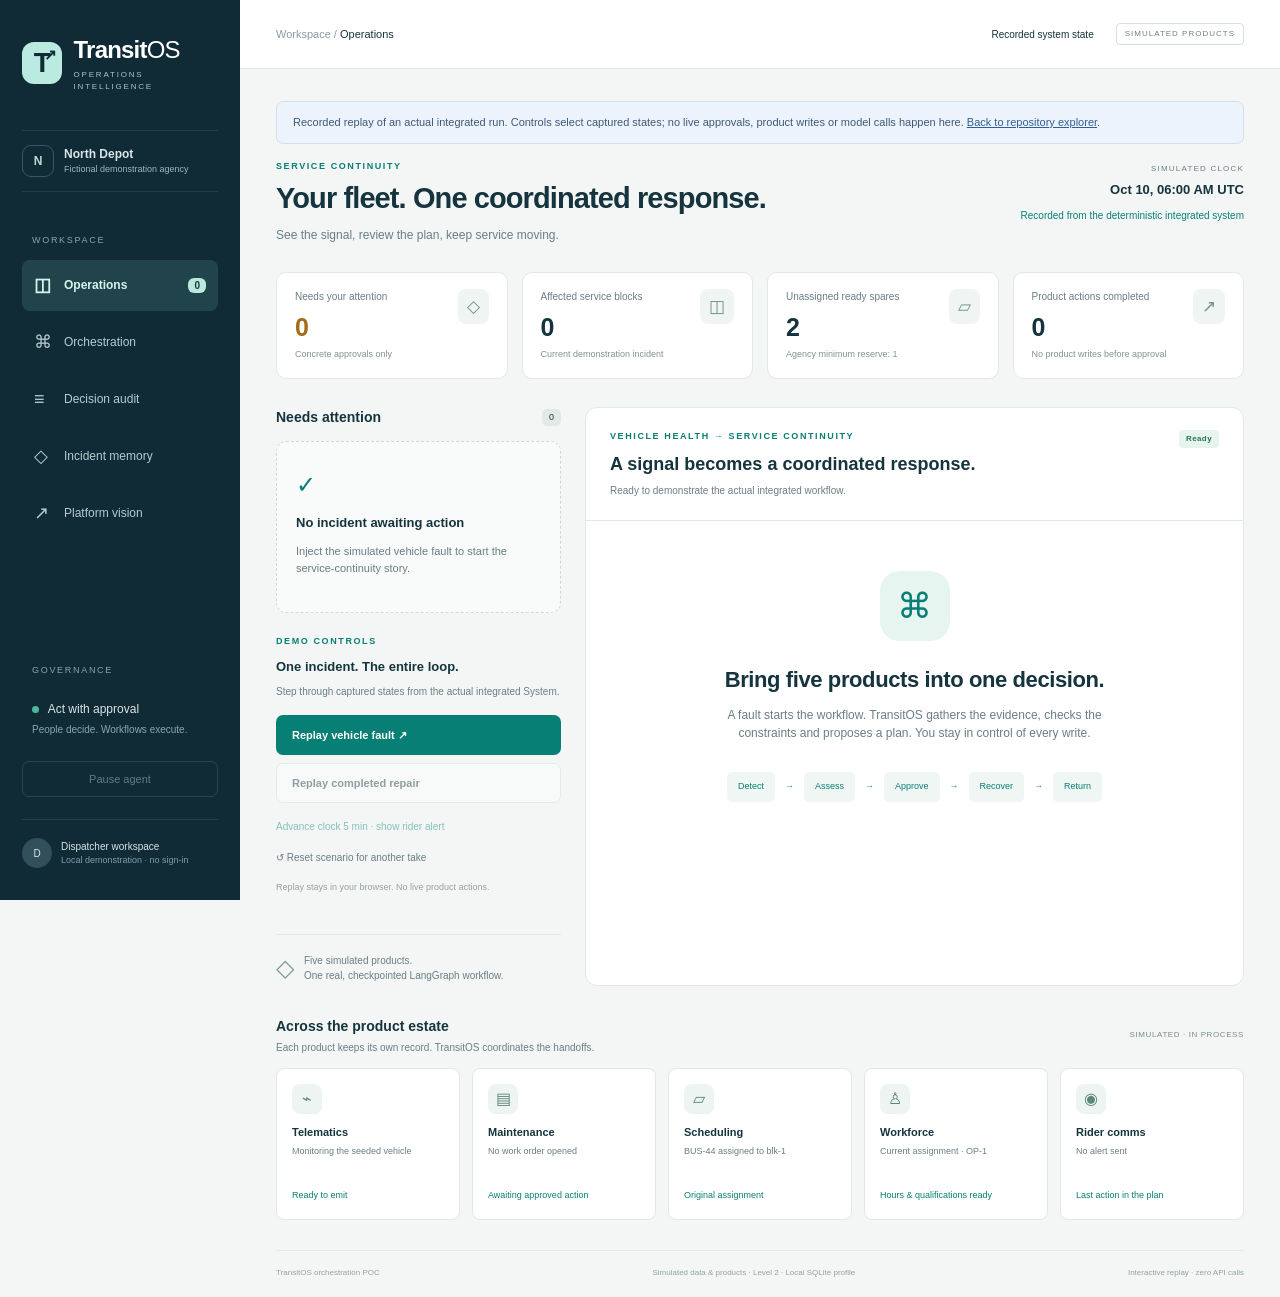
==== site/demo/index.html @ 856efc1a "Deliver dispatcher console, interactive explorer and scoped agent memory" ====
<!doctype html>
<html lang="en" data-mode="replay">
<head>
  <meta charset="utf-8"><meta name="viewport" content="width=device-width,initial-scale=1">
  <title>TransitOS · Dispatcher workspace</title>
  <link rel="stylesheet" href="./assets/console.css"><script src="./assets/console.js" defer></script>
</head>
<body>
<aside class="sidebar">
  <a class="brand" href="../index.html" aria-label="TransitOS home"><span class="brand-mark">T<span>↗</span></span><span>Transit<span class="brand-light">OS</span><small>OPERATIONS INTELLIGENCE</small></span></a>
  <div class="agency-switch"><span class="agency-avatar">N</span><div>North Depot<small>Fictional demonstration agency</small></div></div>
  <div class="nav-label">WORKSPACE</div>
  <nav aria-label="Workspace"><button class="nav-item active" data-view="operations"><span>◫</span> Operations <i id="attention-count">0</i></button><button class="nav-item" data-view="orchestration"><span>⌘</span> Orchestration</button><button class="nav-item" data-view="audit"><span>≡</span> Decision audit</button><button class="nav-item" data-view="memory"><span>◇</span> Incident memory</button><button class="nav-item" data-view="vision"><span>↗</span> Platform vision</button></nav>
  <div class="sidebar-bottom"><div class="nav-label">GOVERNANCE</div><div class="governance"><span class="green-dot"></span> Act with approval<small>People decide. Workflows execute.</small></div><button id="pause" class="pause-button">Pause agent</button><div class="profile"><span class="avatar">D</span><div>Dispatcher workspace<small>Local demonstration · no sign-in</small></div></div></div>
</aside>
<div class="workspace">
  <header class="topbar"><div><span class="breadcrumb">Workspace / </span><span id="view-name">Operations</span></div><div class="header-status"><span id="agent-status"><span class="green-dot"></span> Agent ready</span><span class="simulation-badge">SIMULATED PRODUCTS</span></div></header>
  <main><div class="notice replay-notice">Recorded replay of an actual integrated run. Controls select captured states; no live approvals, product writes or model calls happen here. <a href="../index.html">Back to repository explorer</a>.</div>
    <div class="page-heading"><div><div class="eyebrow">SERVICE CONTINUITY</div><h1 id="page-title">Your fleet. One coordinated response.</h1><p id="page-description">See the signal, review the plan, keep service moving.</p></div><div class="clock"><span>SIMULATED CLOCK</span><strong id="clock">—</strong><small id="reasoner">Loading local workspace…</small></div></div>
    <div id="error" class="notice error" role="alert" hidden></div><div id="busy" class="notice working" role="status" hidden><span class="spinner"></span> Orchestration in progress. Product state and graph activity update here.</div>
    <section id="operations-view" class="view">
      <div id="metrics" class="metrics"></div>
      <div class="operations-grid"><section class="attention-column"><div class="section-heading"><h2>Needs attention</h2><span id="attention-label" class="count">0</span></div><div id="attention"></div><div class="demo-controls"><div class="eyebrow">DEMO CONTROLS</div><h3>One incident. The entire loop.</h3><p>Drive the simulated products; the actual workflow handles the response.</p><button id="trigger" class="button primary full">Inject vehicle fault <span>↗</span></button><button id="repair" class="button secondary full" disabled>Simulate completed repair</button><button id="advance" class="text-button">Advance clock 5 min · show rider alert</button><button id="reset" class="text-button muted">↺ Reset scenario for another take</button><p class="tiny">Reset clears this demo world. It preserves model spend.</p></div><div class="boundary-note"><span>◇</span><p>Five simulated products.<br>One real, checkpointed LangGraph workflow.</p></div></section><section id="incident" class="incident-column"></section></div>
      <section class="product-section"><div class="section-heading"><div><h2>Across the product estate</h2><p class="section-subtitle">Each product keeps its own record. TransitOS coordinates the handoffs.</p></div><span class="subtle-tag">SIMULATED · IN PROCESS</span></div><div id="products" class="products"></div></section>
    </section>
    <section id="orchestration-view" class="view" hidden><div class="explainer"><span class="graph-icon">⌘</span><div><h2>Judgment at the right moments. Code at every boundary.</h2><p>These are actual node updates from the running LangGraph. Approval and repair waits are durable interrupts; they perform no writes.</p></div></div><div id="graph"></div><div class="trace-panel"><div class="section-heading"><h2>Live node activity</h2><span class="subtle-tag">ACTUAL GRAPH UPDATES</span></div><div id="trace"></div></div></section>
    <section id="audit-view" class="view" hidden><div class="explainer"><span class="graph-icon">≡</span><div><h2>Every action has a reason and a record.</h2><p>Human decisions and adapter calls below come from the integrated system. Decision revisions are stored in its append-only audit.</p></div></div><div id="audit-summary"></div><div id="audit"></div></section>
    <section id="memory-view" class="view" hidden><div class="explainer"><span class="graph-icon">◇</span><div><h2>Remember the incident. Recheck the world.</h2><p>Only completed, approved responses enter this agency- and vehicle-scoped history. It survives a demo reset, but never authorizes a new action or replaces current product facts.</p></div></div><div id="memory"></div></section>
    <section id="vision-view" class="view" hidden><div class="vision-hero"><div class="eyebrow">THE TRANSITOS VISION</div><h2>Products know their part.<br>Orchestration connects the whole.</h2><p>A fault becomes a maintenance response, a service recovery plan and a rider update—with a person in control and evidence at every step.</p><span class="subtle-tag">DEMONSTRATED TODAY: VEHICLE HEALTH → SERVICE CONTINUITY</span></div><div class="vision-grid"><article><span class="vision-number">01</span><h3>One identity across products</h3><p>Resolve native vehicle IDs before acting. Surface ambiguity to a person rather than guess.</p></article><article><span class="vision-number">02</span><h3>Reusable, governed actions</h3><p>Typed adapters, idempotency, code-enforced limits and defined compensation. Products remain the systems of record.</p></article><article><span class="vision-number">03</span><h3>Human control, by policy</h3><p>Concrete proposals, explicit approvals, acknowledgement of unknowns and a live agency kill switch.</p></article></div><div class="section-heading"><h2>What the same foundation could enable</h2><span class="subtle-tag">FUTURE POSSIBILITIES · NOT IMPLEMENTED HERE</span></div><div class="vision-grid"><article><h3>Operator no-show recovery</h3><p>Find qualified extra-board cover and propose the affected run changes.</p></article><article><h3>Maintenance-aware scheduling</h3><p>Place preventive maintenance around service demand and available spares.</p></article><article><h3>Disruption response</h3><p>Coordinate schedule recovery and rider communication across more workflows.</p></article></div><div class="recording-guide"><h3>A six-minute walkthrough</h3><ol><li>Start in Operations and inject the fault.</li><li>Open the proposal. Explain the identity, evidence, checks and zero writes.</li><li>Approve as the dispatcher. Show all five product actions and the rider alert.</li><li>Open Orchestration to show the actual graph and repair interrupt.</li><li>Simulate repair, then approve return to service.</li><li>Show Decision audit and the foundation for future workflows.</li></ol></div></section>
    <footer><span>TransitOS orchestration POC</span><span>Simulated data & products · Level 2 · Local SQLite profile</span><span id="spend">No paid model calls in stub mode</span></footer>
  </main>
</div>
<dialog id="reset-dialog"><h2>Reset the demonstration?</h2><p>This clears the current simulated incident and product state. Accumulated model spend is preserved.</p><div class="dialog-actions"><button id="cancel-reset" class="button secondary">Keep this incident</button><button id="confirm-reset" class="button primary">Reset demo</button></div></dialog>
</body></html>
---- site/demo/assets/console.css ----
:root{--navy:#102b36;--ink:#15343e;--muted:#6a7e86;--teal:#087f75;--teal-light:#e7f5f0;--line:#e0e8e9;--bg:#f3f6f5;--amber:#a66b16;--red:#b43c3c}*{box-sizing:border-box}body{margin:0;font-family:Inter,ui-sans-serif,-apple-system,BlinkMacSystemFont,"Segoe UI",sans-serif;background:var(--bg);color:var(--ink);font-size:14px;line-height:1.5}button,input{font:inherit}button,a{-webkit-tap-highlight-color:transparent}button{cursor:pointer}button:disabled{cursor:not-allowed;opacity:.45}button:focus-visible,a:focus-visible,input:focus-visible{outline:3px solid #42bbad;outline-offset:3px}[hidden]{display:none!important}.sidebar{position:fixed;inset:0 auto 0 0;width:240px;background:var(--navy);color:#d9e5e7;padding:32px 22px;display:flex;flex-direction:column}.brand{display:flex;gap:12px;align-items:center;text-decoration:none;color:white;font-size:24px;font-weight:700;letter-spacing:-.8px}.brand-mark{width:42px;height:42px;background:#bbebe0;border-radius:12px;color:var(--navy);display:grid;place-items:center;font-size:28px;position:relative}.brand-mark span{font-size:15px;position:absolute;right:5px;top:2px}.brand-light{font-weight:400}.brand small{font-size:8px;display:block;letter-spacing:1.8px;margin-top:1px;font-weight:500;color:#aac5cb}.agency-switch{display:flex;gap:10px;align-items:center;margin:37px 0 30px;padding:14px 0;border-block:1px solid #ffffff14;font-size:12px;font-weight:600}.agency-switch small{display:block;font-size:9px;color:#9fb5be;font-weight:400}.agency-avatar{display:grid;place-items:center;width:32px;height:32px;border:1px solid #a3bdc14a;border-radius:9px;color:#b7ddd3}.nav-label{font-size:9px;letter-spacing:1.7px;color:#88a5ae;margin:12px 10px}nav{display:grid;gap:6px}.nav-item{background:none;border:0;color:#b6cbd1;text-align:left;display:flex;align-items:center;gap:12px;padding:12px;border-radius:8px;font-size:12px}.nav-item span{font-size:18px;width:18px}.nav-item.active{background:#21434b;color:#d6f6ed;font-weight:600}.nav-item i{font-style:normal;margin-left:auto;background:#b8e9dc;color:#173d42;border-radius:6px;padding:0 6px;font-size:10px}.sidebar-bottom{margin-top:auto}.governance{font-size:12px;padding:10px}.governance small{display:block;color:#87a7b1;font-size:10px;margin:4px 0}.green-dot{display:inline-block;width:7px;height:7px;border-radius:50%;background:#50b79c;margin-right:6px}.pause-button{background:transparent;color:#c6d9de;border:1px solid #47636d;width:100%;padding:9px;border-radius:7px;margin:10px 0 22px;font-size:11px}.profile{display:flex;align-items:center;gap:9px;border-top:1px solid #ffffff17;padding-top:18px;font-size:10px}.profile small{display:block;color:#829da8;font-size:9px}.avatar{width:30px;height:30px;background:#31505c;border-radius:50%;display:grid;place-items:center}.workspace{margin-left:240px}.topbar{height:69px;background:#fff;border-bottom:1px solid var(--line);padding:0 36px;display:flex;justify-content:space-between;align-items:center;font-size:11px}.breadcrumb{color:#8b9a9f}.header-status{display:flex;gap:22px;align-items:center;font-size:10px}.simulation-badge{border:1px solid #d5e1df;padding:4px 8px;border-radius:4px;font-size:8px;letter-spacing:1px;color:#70837f}main{max-width:1500px;margin:auto;padding:32px 36px 18px}.page-heading{display:flex;justify-content:space-between;gap:20px;margin-bottom:28px}.eyebrow{font-size:9px;letter-spacing:1.6px;font-weight:700;color:var(--teal);margin-bottom:8px}h1{font-size:29px;line-height:1.2;letter-spacing:-.9px;margin:0 0 10px;font-weight:650}.page-heading p{font-size:12px;color:var(--muted);margin:0}.clock{text-align:right;padding-top:3px;min-width:170px}.clock span{display:block;font-size:8px;letter-spacing:1.2px;color:var(--muted)}.clock strong{display:block;font-size:13px;margin:5px 0}.clock small{color:var(--teal);font-size:10px}.metrics{display:grid;grid-template-columns:repeat(4,1fr);gap:14px;margin-bottom:28px}.metric{background:white;border:1px solid var(--line);border-radius:10px;padding:16px 18px;position:relative}.metric-label{color:var(--muted);font-size:10px}.metric-value{font-size:25px;font-weight:650;letter-spacing:-.5px;margin:5px 0 2px}.metric-note{font-size:9px;color:#83938f}.metric-icon{float:right;border-radius:8px;background:#f0f5f3;color:#6e9288;padding:5px 9px;font-size:17px}.metric.alert .metric-value{color:var(--amber)}.operations-grid{display:grid;grid-template-columns:285px minmax(0,1fr);gap:24px}.section-heading{display:flex;justify-content:space-between;align-items:center;gap:10px;margin-bottom:13px}h2{font-size:14px;margin:0;font-weight:650}h3{font-size:13px;margin:0 0 8px}.count{font-size:9px;background:#e2eae7;border-radius:5px;padding:2px 7px}.attention-card{background:white;border:1px solid var(--line);border-radius:10px;padding:19px}.attention-card.selected{border:1px solid #97c6b8;box-shadow:0 3px 12px #19393006}.alert-top{display:flex;align-items:center;justify-content:space-between;margin-bottom:15px}.tag{display:inline-block;font-size:8px;padding:3px 7px;border-radius:4px;font-weight:600;letter-spacing:.4px}.tag.amber{background:#fcf1dd;color:#966211}.tag.green{background:#e7f4ed;color:#26755b}.tag.red{background:#fbe8e6;color:#a83434}.tag.gray{background:#eef1f2;color:#647980}.tag.teal{background:#e1f4ee;color:#10766b}.incident-number{font-size:9px;color:#92a39e}.attention-card h3{font-size:16px;margin-bottom:5px}.attention-card p{font-size:11px;color:var(--muted);margin:0}.attention-meta{display:flex;justify-content:space-between;border-top:1px solid var(--line);padding-top:14px;margin-top:17px;font-size:9px;color:var(--muted)}.attention-meta strong{color:var(--teal)}.empty-attention{border:1px dashed #cadbd4;border-radius:10px;padding:25px 19px;background:#ffffff80}.empty-attention span{display:block;color:var(--teal);font-size:24px;margin-bottom:10px}.empty-attention p{color:var(--muted);font-size:11px}.demo-controls{padding:22px 0 8px}.demo-controls p{font-size:10px;color:var(--muted);margin:6px 0 16px}.button{display:inline-flex;justify-content:center;align-items:center;gap:12px;padding:10px 15px;border-radius:7px;font-size:11px;font-weight:600;border:1px solid transparent;text-decoration:none;min-height:40px}.primary{background:var(--teal);color:white}.primary:hover:not(:disabled){background:#09685f}.secondary{background:white;border-color:#d0deda;color:var(--ink)}.danger{background:#fff;border-color:#e4b4b4;color:var(--red)}.full{width:100%;margin-bottom:8px;justify-content:space-between}.text-button{border:0;background:none;font-size:10px;color:var(--teal);padding:8px 0;display:block}.muted{color:var(--muted)}.tiny{font-size:9px!important;color:#93a39f!important;margin-top:8px!important}.boundary-note{display:flex;align-items:center;gap:10px;margin-top:15px;padding-top:15px;border-top:1px solid var(--line)}.boundary-note span{font-size:24px;color:#7a9c91}.boundary-note p{font-size:10px;color:var(--muted);margin:0}.incident-column{background:white;border:1px solid var(--line);border-radius:12px;overflow:hidden}.incident-header{display:flex;justify-content:space-between;align-items:start;padding:22px 24px;border-bottom:1px solid var(--line)}.incident-header h2{font-size:18px;margin-top:5px}.incident-header p{font-size:10px;color:var(--muted);margin:5px 0 0}.incident-body{padding:22px 24px}.incident-hero{padding:50px 35px;text-align:center}.hero-icon{display:grid;place-items:center;margin:0 auto 22px;width:70px;height:70px;border-radius:20px;background:var(--teal-light);font-size:35px;color:var(--teal)}.incident-hero h2{font-size:22px;letter-spacing:-.4px;margin-bottom:10px}.incident-hero p{max-width:430px;margin:0 auto;color:var(--muted);font-size:12px}.mini-flow{display:flex;justify-content:center;align-items:center;gap:10px;flex-wrap:wrap;font-size:9px;margin-top:30px;color:var(--teal)}.mini-flow span{background:#f0f6f3;padding:8px 11px;border-radius:5px}.evidence-row{display:grid;grid-template-columns:repeat(3,1fr);gap:16px;margin-bottom:22px}.fact-label{font-size:9px;color:var(--muted);margin-bottom:3px}.fact-value{font-size:12px;font-weight:600}.fact-sub{font-size:9px;color:#90a19b;margin-top:3px}.identity{font-size:10px;color:var(--muted);background:#f6f8f7;border-radius:6px;padding:10px 12px;margin-bottom:20px}.identity strong{color:var(--ink);font-weight:500}.proposal{background:#edf6f2;border:1px solid #d5e9df;border-radius:9px;padding:17px 18px;margin-bottom:20px}.proposal-heading{display:flex;gap:8px;align-items:center;margin-bottom:8px;font-size:11px;font-weight:650;color:var(--teal)}.proposal p{font-size:12px;margin:0 0 13px;line-height:1.65}.assignment-grid{display:grid;grid-template-columns:1fr 1fr;gap:12px}.assignment{background:#ffffffab;border-radius:6px;padding:12px}.assignment span{font-size:9px;color:var(--muted)}.assignment strong{display:block;font-size:15px;margin:3px 0}.assignment small{font-size:9px;color:var(--muted)}.reasoner-note{font-size:9px;margin-top:12px;color:#608375}.safety-header{display:flex;justify-content:space-between;align-items:center;margin-bottom:9px}.checks{display:grid;grid-template-columns:1fr 1fr;gap:7px;margin-bottom:17px}.check{font-size:10px;padding:8px 10px;background:#f7faf8;border-radius:5px;display:flex;gap:7px;align-items:start}.check-icon{color:var(--teal);font-weight:700}.check.warn{background:#fff8ea}.check.warn .check-icon{color:var(--amber)}.check small{display:block;color:var(--muted);font-size:9px}.acknowledgement{display:flex;gap:8px;padding:10px;background:#fff7e5;border-radius:5px;font-size:10px;margin-bottom:8px}.approval-bar{border-top:1px solid var(--line);padding-top:17px;margin-top:20px}.approval-bar label{font-size:9px;color:var(--muted);display:block}.approval-actions{display:flex;align-items:center;gap:8px;flex-wrap:wrap;margin-top:7px}.approval-actions input{border:1px solid #d4ded9;border-radius:6px;padding:10px;font-size:11px;width:150px;min-height:40px}.approval-note{font-size:9px;color:var(--muted);margin:9px 0 0}.execution{padding:0;list-style:none;margin:13px 0}.execution li{display:flex;gap:12px;padding:12px 0;border-bottom:1px solid #edf1ee;align-items:center}.step-icon{width:25px;height:25px;border-radius:50%;background:#edf1ef;color:#879b94;display:grid;place-items:center;font-size:11px;flex-shrink:0}.execution li.done .step-icon{background:var(--teal-light);color:var(--teal)}.execution li.failed .step-icon{background:#fbe4e0;color:var(--red)}.step-copy{flex:1;font-size:11px}.step-copy small{display:block;color:var(--muted);font-size:9px;margin-top:2px}.step-product{font-size:8px;color:var(--muted);background:#f3f6f4;padding:3px 6px;border-radius:4px}.result-banner{display:flex;align-items:center;gap:12px;background:#eef7f1;border:1px solid #d4e6db;border-radius:8px;padding:16px;margin-bottom:18px}.result-banner h3{margin:0;font-size:13px}.result-banner p{font-size:10px;color:var(--muted);margin:4px 0 0}.result-banner.wait{background:#fff8ed;border-color:#efe1c5}.result-banner.error{background:#fff0ed;border-color:#efd3cb}.alert-message{background:#f8faf9;border:1px solid var(--line);padding:13px;border-radius:7px;font-size:11px;margin-top:15px}.alert-message small{display:block;color:var(--muted);font-size:9px;margin-top:4px}details{margin-top:15px}summary{font-size:10px;color:var(--teal);cursor:pointer}details p{font-size:10px;color:var(--muted)}.alternative{font-size:10px;background:#f5f8f6;padding:10px;margin-top:8px;border-radius:6px}pre{white-space:pre-wrap;overflow-wrap:anywhere;font-size:10px;background:#f4f7f5;padding:14px;border-radius:7px;max-height:300px;overflow:auto}.product-section{margin-top:30px}.section-subtitle{font-size:10px;color:var(--muted);margin:3px 0 0}.subtle-tag{font-size:8px;letter-spacing:.6px;color:#758e84}.products{display:grid;grid-template-columns:repeat(5,1fr);gap:12px}.product{background:white;border:1px solid var(--line);border-radius:8px;padding:15px}.product-icon{width:30px;height:30px;display:grid;place-items:center;border-radius:8px;background:#eef4f1;color:#5b8778;font-size:16px;margin-bottom:10px}.product h3{font-size:11px;margin:0}.product p{font-size:9px;color:var(--muted);min-height:28px;margin:5px 0 10px}.product-state{font-size:9px;color:var(--teal)}.notice{padding:12px 16px;border-radius:7px;margin-bottom:16px;font-size:11px}.notice.error{background:#fbeae6;color:#a54130}.notice.working{background:#e5f2ec;color:var(--teal);display:flex;gap:10px;align-items:center}.spinner{width:12px;height:12px;border:2px solid #9bccbc;border-top-color:var(--teal);border-radius:50%;animation:spin 1s linear infinite}@keyframes spin{to{transform:rotate(360deg)}}.explainer{display:flex;gap:16px;align-items:center;background:white;border:1px solid var(--line);border-radius:10px;padding:22px;margin-bottom:23px}.explainer h2{font-size:17px}.explainer p{font-size:11px;color:var(--muted);margin:6px 0 0}.graph-icon{font-size:30px;background:var(--teal-light);color:var(--teal);border-radius:12px;padding:8px 18px}.graph-phases{display:grid;grid-template-columns:repeat(4,1fr);gap:14px;margin-bottom:20px}.graph-phase{background:white;border:1px solid var(--line);border-radius:9px;padding:16px}.graph-phase h3{font-size:12px;margin-bottom:14px}.graph-node{padding:9px 11px;font-size:10px;border:1px solid #e5ece7;border-radius:6px;margin-bottom:8px;color:var(--muted)}.graph-node.visited{background:#edf6f0;color:var(--teal);border-color:#bcded0}.graph-node.waiting{background:#fff7e8;color:var(--amber);border-color:#e8d3a8}.graph-node small{display:block;font-size:8px;margin-top:3px;opacity:.8}.trace-panel,.audit-card{background:white;border:1px solid var(--line);border-radius:10px;padding:22px;margin-bottom:16px}.trace-row{display:grid;grid-template-columns:35px 1fr 180px;align-items:center;gap:10px;padding:10px 0;border-bottom:1px solid #edf1ee;font-size:11px}.trace-row span{color:var(--muted);font-size:9px}.audit-row{display:grid;grid-template-columns:30px 1fr 150px;gap:12px;padding:15px 0;border-bottom:1px solid var(--line);font-size:11px}.audit-row p{font-size:10px;color:var(--muted);margin:4px 0}.audit-row details{margin:4px 0}.audit-row small{font-size:9px;color:var(--muted)}.vision-hero{background:#143d41;color:#e8f4ef;padding:45px;border-radius:13px;margin-bottom:24px}.vision-hero .eyebrow{color:#9dcfc0}.vision-hero h2{font-size:34px;font-weight:500;letter-spacing:-.7px;line-height:1.25;margin-bottom:17px}.vision-hero p{font-size:13px;max-width:650px;color:#b9d2cb}.vision-hero .subtle-tag{color:#a9d5c7}.vision-grid{display:grid;grid-template-columns:repeat(3,1fr);gap:16px;margin-bottom:28px}.vision-grid article{background:white;border:1px solid var(--line);border-radius:9px;padding:24px}.vision-grid article p{font-size:11px;color:var(--muted);margin:0}.vision-number{display:block;font-size:22px;color:#90b7a7;margin-bottom:15px}.recording-guide{background:white;border:1px solid var(--line);border-radius:9px;padding:24px}.recording-guide li{font-size:11px;color:var(--muted);margin:8px 0}footer{display:flex;justify-content:space-between;gap:10px;border-top:1px solid var(--line);margin-top:30px;padding-top:16px;font-size:8px;color:#91a39a}dialog{border:1px solid var(--line);border-radius:12px;padding:28px;max-width:450px;color:var(--ink)}dialog::backdrop{background:#102b3680}dialog p{font-size:12px;color:var(--muted)}.dialog-actions{display:flex;gap:10px;margin-top:22px}@media(min-width:1600px){main{padding-top:40px}.operations-grid{grid-template-columns:310px minmax(0,1fr)}h1{font-size:34px}}@media(max-width:1100px){.sidebar{width:190px;padding:26px 14px}.workspace{margin-left:190px}main{padding:25px 22px}.topbar{padding:0 22px}.operations-grid{grid-template-columns:240px minmax(0,1fr);gap:16px}.products{gap:8px}.product{padding:12px}.graph-phases{grid-template-columns:repeat(2,1fr)}.incident-body,.incident-header{padding:18px}.evidence-row{gap:8px}.header-status{gap:10px}.simulation-badge{font-size:7px}}@media(max-width:850px){.sidebar{position:static;width:auto;padding:15px 20px;flex-direction:row;align-items:center;gap:20px}.brand{font-size:20px}.brand small,.brand-mark,.agency-switch,.nav-label,.sidebar-bottom{display:none}.sidebar nav{display:flex;gap:3px;flex:1}.nav-item{font-size:10px;padding:8px}.nav-item span{display:none}.workspace{margin-left:0}.topbar{height:52px}.operations-grid{grid-template-columns:220px minmax(0,1fr)}.metrics{gap:8px}.metric{padding:12px}.metric-icon{display:none}.products{grid-template-columns:repeat(3,1fr)}.evidence-row{grid-template-columns:1fr}.checks{grid-template-columns:1fr}.vision-hero h2{font-size:28px}.vision-grid{grid-template-columns:1fr}.page-heading{gap:10px}h1{font-size:23px}.clock{min-width:140px}}@media(max-width:620px){.sidebar{display:block}.brand{margin-bottom:12px}.sidebar nav{justify-content:space-between}.topbar{padding:0 16px}.header-status #agent-status{display:none}main{padding:24px 16px}.page-heading{display:block}.clock{text-align:left;margin-top:15px}.metrics{grid-template-columns:repeat(2,1fr)}.operations-grid{grid-template-columns:1fr}.attention-column{display:grid;gap:5px}.demo-controls{padding-top:16px}.boundary-note{display:none}.products{grid-template-columns:repeat(2,1fr)}.assignment-grid{grid-template-columns:1fr}.graph-phases{grid-template-columns:1fr}.trace-row{grid-template-columns:25px 1fr 95px}.audit-row{grid-template-columns:25px 1fr}.audit-row>small{display:none}.vision-hero{padding:28px}footer{flex-wrap:wrap}}@media(prefers-reduced-motion:reduce){.spinner{animation:none}}

.swap-explanation{font-size:11px;line-height:1.6;padding:11px 13px;background:#f7f9f7;border-radius:6px;color:var(--muted);margin:0 0 20px}.swap-explanation strong{color:var(--ink)}.execution-heading{margin-top:20px}

.replay-notice{background:#edf3fc;border:1px solid #d4dfea;color:#3e5879;font-size:11px}.replay-notice a{color:#315e95}
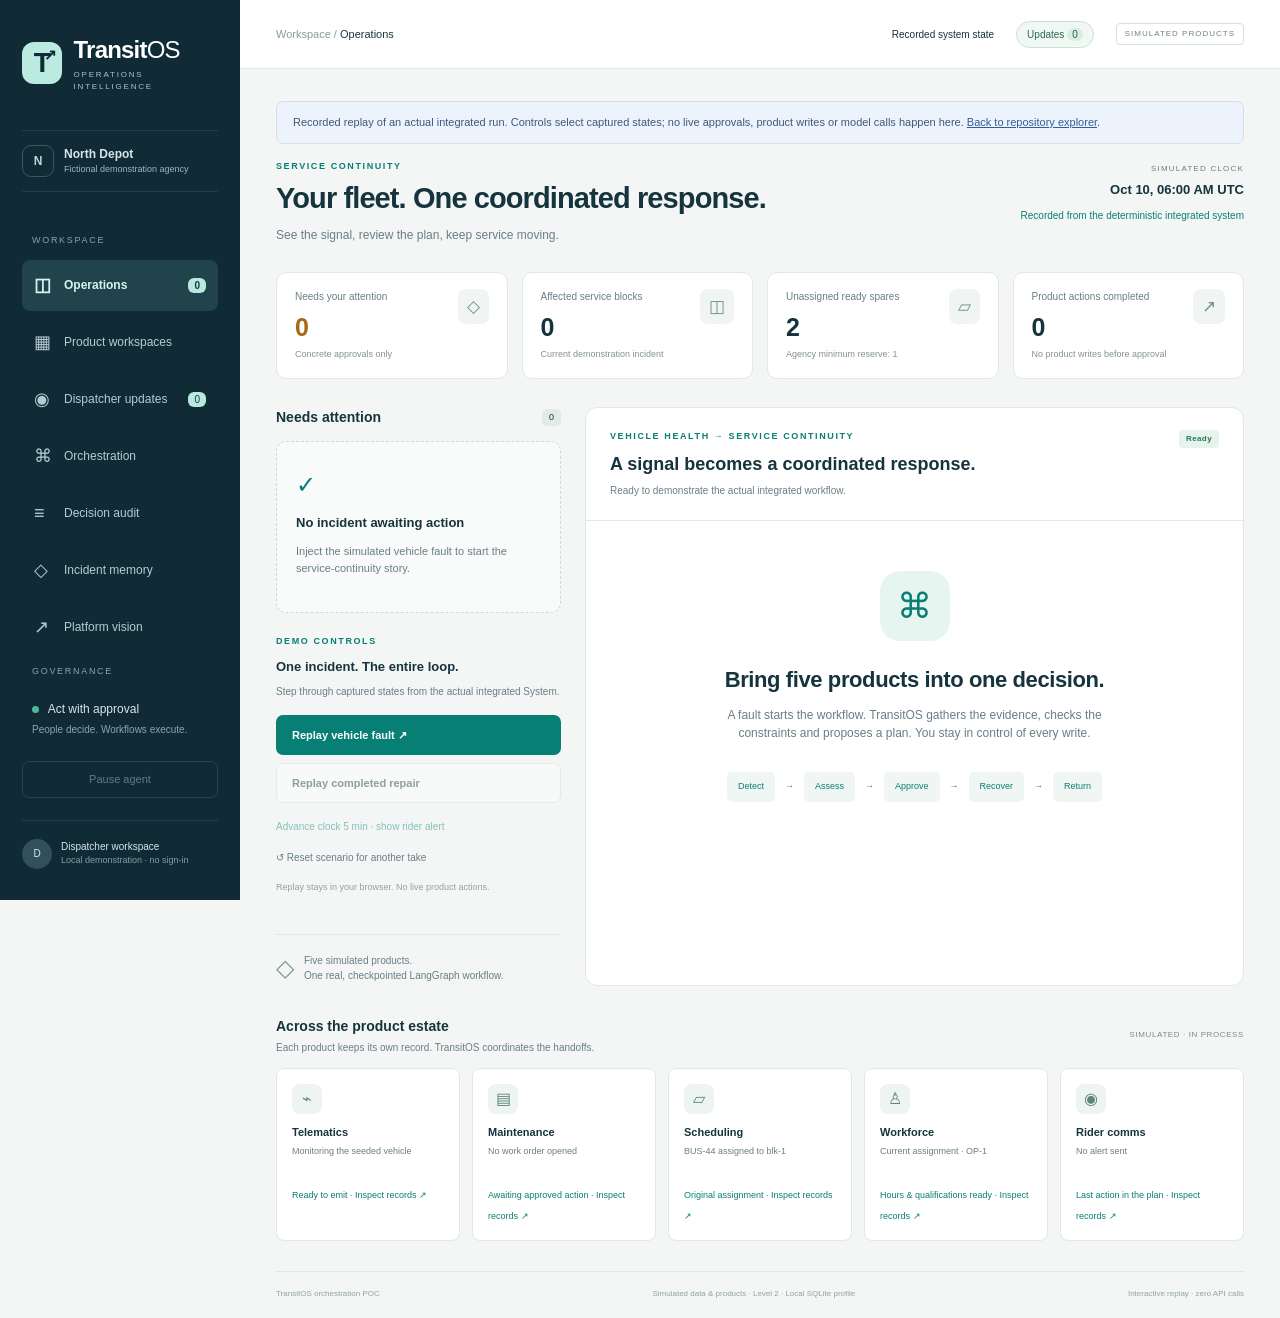
==== commit 41a204db: "Show native product records and dispatcher workflow updates" ====
--- a/site/demo/index.html
+++ b/site/demo/index.html
@@ -3,26 +3,29 @@
 <head>
   <meta charset="utf-8"><meta name="viewport" content="width=device-width,initial-scale=1">
   <title>TransitOS · Dispatcher workspace</title>
-  <link rel="stylesheet" href="./assets/console.css"><script src="./assets/console.js" defer></script>
+  <link rel="stylesheet" href="./assets/console.css"><script src="./assets/product-views.js" defer></script><script src="./assets/console.js" defer></script>
 </head>
 <body>
 <aside class="sidebar">
   <a class="brand" href="../index.html" aria-label="TransitOS home"><span class="brand-mark">T<span>↗</span></span><span>Transit<span class="brand-light">OS</span><small>OPERATIONS INTELLIGENCE</small></span></a>
   <div class="agency-switch"><span class="agency-avatar">N</span><div>North Depot<small>Fictional demonstration agency</small></div></div>
   <div class="nav-label">WORKSPACE</div>
-  <nav aria-label="Workspace"><button class="nav-item active" data-view="operations"><span>◫</span> Operations <i id="attention-count">0</i></button><button class="nav-item" data-view="orchestration"><span>⌘</span> Orchestration</button><button class="nav-item" data-view="audit"><span>≡</span> Decision audit</button><button class="nav-item" data-view="memory"><span>◇</span> Incident memory</button><button class="nav-item" data-view="vision"><span>↗</span> Platform vision</button></nav>
+  <nav aria-label="Workspace"><button class="nav-item active" data-view="operations"><span>◫</span> Operations <i id="attention-count">0</i></button><button class="nav-item" data-view="estate"><span>▦</span> Product workspaces</button><button class="nav-item" data-view="updates"><span>◉</span> Dispatcher updates <i id="update-count">0</i></button><button class="nav-item" data-view="orchestration"><span>⌘</span> Orchestration</button><button class="nav-item" data-view="audit"><span>≡</span> Decision audit</button><button class="nav-item" data-view="memory"><span>◇</span> Incident memory</button><button class="nav-item" data-view="vision"><span>↗</span> Platform vision</button></nav>
   <div class="sidebar-bottom"><div class="nav-label">GOVERNANCE</div><div class="governance"><span class="green-dot"></span> Act with approval<small>People decide. Workflows execute.</small></div><button id="pause" class="pause-button">Pause agent</button><div class="profile"><span class="avatar">D</span><div>Dispatcher workspace<small>Local demonstration · no sign-in</small></div></div></div>
 </aside>
 <div class="workspace">
-  <header class="topbar"><div><span class="breadcrumb">Workspace / </span><span id="view-name">Operations</span></div><div class="header-status"><span id="agent-status"><span class="green-dot"></span> Agent ready</span><span class="simulation-badge">SIMULATED PRODUCTS</span></div></header>
+  <header class="topbar"><div><span class="breadcrumb">Workspace / </span><span id="view-name">Operations</span></div><div class="header-status"><span id="agent-status"><span class="green-dot"></span> Agent ready</span><button class="update-pill" data-view="updates">Updates <span id="update-badge">0</span></button><span class="simulation-badge">SIMULATED PRODUCTS</span></div></header>
   <main><div class="notice replay-notice">Recorded replay of an actual integrated run. Controls select captured states; no live approvals, product writes or model calls happen here. <a href="../index.html">Back to repository explorer</a>.</div>
     <div class="page-heading"><div><div class="eyebrow">SERVICE CONTINUITY</div><h1 id="page-title">Your fleet. One coordinated response.</h1><p id="page-description">See the signal, review the plan, keep service moving.</p></div><div class="clock"><span>SIMULATED CLOCK</span><strong id="clock">—</strong><small id="reasoner">Loading local workspace…</small></div></div>
+    <div id="latest-update" class="latest-update" role="status" aria-live="polite" hidden></div>
     <div id="error" class="notice error" role="alert" hidden></div><div id="busy" class="notice working" role="status" hidden><span class="spinner"></span> Orchestration in progress. Product state and graph activity update here.</div>
     <section id="operations-view" class="view">
       <div id="metrics" class="metrics"></div>
       <div class="operations-grid"><section class="attention-column"><div class="section-heading"><h2>Needs attention</h2><span id="attention-label" class="count">0</span></div><div id="attention"></div><div class="demo-controls"><div class="eyebrow">DEMO CONTROLS</div><h3>One incident. The entire loop.</h3><p>Drive the simulated products; the actual workflow handles the response.</p><button id="trigger" class="button primary full">Inject vehicle fault <span>↗</span></button><button id="repair" class="button secondary full" disabled>Simulate completed repair</button><button id="advance" class="text-button">Advance clock 5 min · show rider alert</button><button id="reset" class="text-button muted">↺ Reset scenario for another take</button><p class="tiny">Reset clears this demo world. It preserves model spend.</p></div><div class="boundary-note"><span>◇</span><p>Five simulated products.<br>One real, checkpointed LangGraph workflow.</p></div></section><section id="incident" class="incident-column"></section></div>
       <section class="product-section"><div class="section-heading"><div><h2>Across the product estate</h2><p class="section-subtitle">Each product keeps its own record. TransitOS coordinates the handoffs.</p></div><span class="subtle-tag">SIMULATED · IN PROCESS</span></div><div id="products" class="products"></div></section>
     </section>
+    <section id="estate-view" class="view" hidden><div class="product-switch" role="group" aria-label="Product workspace"><button class="active" data-workspace="all">All products</button><button data-workspace="telematics">Telematics</button><button data-workspace="maintenance">Maintenance</button><button data-workspace="scheduling">Scheduling</button><button data-workspace="workforce">Workforce</button><button data-workspace="alerts">Rider comms</button></div><div id="estate"></div></section>
+    <section id="updates-view" class="view" hidden><div class="section-heading"><div><h2>Every milestone, backed by system evidence.</h2><p class="section-subtitle">In-app updates from actual graph activity, decisions and product effects. No external notifications are sent.</p></div><button id="mark-seen" class="button secondary">Mark updates seen</button></div><div id="dispatcher-updates" aria-label="Incident updates"></div></section>
     <section id="orchestration-view" class="view" hidden><div class="explainer"><span class="graph-icon">⌘</span><div><h2>Judgment at the right moments. Code at every boundary.</h2><p>These are actual node updates from the running LangGraph. Approval and repair waits are durable interrupts; they perform no writes.</p></div></div><div id="graph"></div><div class="trace-panel"><div class="section-heading"><h2>Live node activity</h2><span class="subtle-tag">ACTUAL GRAPH UPDATES</span></div><div id="trace"></div></div></section>
     <section id="audit-view" class="view" hidden><div class="explainer"><span class="graph-icon">≡</span><div><h2>Every action has a reason and a record.</h2><p>Human decisions and adapter calls below come from the integrated system. Decision revisions are stored in its append-only audit.</p></div></div><div id="audit-summary"></div><div id="audit"></div></section>
     <section id="memory-view" class="view" hidden><div class="explainer"><span class="graph-icon">◇</span><div><h2>Remember the incident. Recheck the world.</h2><p>Only completed, approved responses enter this agency- and vehicle-scoped history. It survives a demo reset, but never authorizes a new action or replaces current product facts.</p></div></div><div id="memory"></div></section>
--- a/site/demo/assets/console.css
+++ b/site/demo/assets/console.css
@@ -3,3 +3,9 @@
 .swap-explanation{font-size:11px;line-height:1.6;padding:11px 13px;background:#f7f9f7;border-radius:6px;color:var(--muted);margin:0 0 20px}.swap-explanation strong{color:var(--ink)}.execution-heading{margin-top:20px}
 
 .replay-notice{background:#edf3fc;border:1px solid #d4dfea;color:#3e5879;font-size:11px}.replay-notice a{color:#315e95}
+/* Native product workspaces share hosting, never a second product store. */
+.update-pill{border:1px solid #ceded8;border-radius:20px;padding:5px 10px;background:#f1f8f4;color:#286653;font-size:10px}.update-pill span{background:#d8eee3;padding:1px 5px;border-radius:10px}.latest-update{border-left:3px solid var(--teal);padding:10px 14px;background:#e6f3ed;color:#285c4a;font-size:11px;margin-bottom:20px;border-radius:0 6px 6px 0}.product-open{border:0;background:none;width:100%;padding:0;color:inherit;text-align:left}.product-open:hover .product-state{text-decoration:underline}.product-switch{display:flex;gap:7px;flex-wrap:wrap;margin-bottom:20px;padding:6px;background:#e4ece8;border-radius:10px;width:fit-content}.product-switch button{padding:9px 12px;border:0;background:transparent;color:#566e64;border-radius:6px;font-size:11px}.product-switch button.active{background:#fff;color:#146953;box-shadow:0 2px 5px #1838290a}.estate-boundary{background:#fff;border:1px solid var(--line);padding:18px 22px;border-radius:10px;margin-bottom:22px}.estate-boundary strong{font-size:13px}.estate-boundary p{margin:6px 0 0;color:var(--muted);font-size:11px;max-width:920px}.native-grid{display:grid;grid-template-columns:repeat(2,minmax(0,1fr));gap:20px;align-items:start}.native-grid.single{grid-template-columns:minmax(0,1fr);max-width:1050px}.native-product{--product-color:#31658b;border:1px solid #d8e2e4;border-radius:12px;overflow:hidden;background:#fff;min-width:0}.native-product.maintenance{--product-color:#946b39}.native-product.scheduling{--product-color:#386957}.native-product.workforce{--product-color:#735b8f}.native-product.alerts{--product-color:#3c7482}.native-product-head{display:flex;align-items:center;gap:13px;padding:20px;background:color-mix(in srgb,var(--product-color) 9%,white);border-top:3px solid var(--product-color);border-bottom:1px solid var(--line)}.native-logo{height:38px;width:38px;display:grid;place-items:center;border-radius:9px;background:var(--product-color);color:#fff;font-size:24px;flex-shrink:0}.native-product-head small{font-size:8px;letter-spacing:1.2px;color:var(--product-color);text-transform:uppercase}.native-product-head h2{font-size:19px;margin:1px 0;font-weight:650}.native-product-head p{margin:0;font-size:10px;color:#71827e}.native-status{margin-left:auto;color:var(--product-color);font-size:9px}.native-product-body{padding:18px 20px}.native-summary{font-weight:600;font-size:12px;margin:0 0 16px}.record-table-wrap{overflow:auto}.record-table{width:100%;border-collapse:collapse;font-size:11px;text-align:left}.record-table th{font-size:9px;color:#7b8c84;text-transform:uppercase;letter-spacing:.5px;font-weight:500;background:#f5f7f6}.record-table td,.record-table th{padding:10px 9px;border-bottom:1px solid #e6ece8;vertical-align:top}.record-value{display:inline-block;background:#f0f4f2;border-radius:4px;padding:3px 6px;white-space:nowrap}.record-changed{background:#e3f4e8;color:#23683b}.record-changed small{display:block;font-size:7px;letter-spacing:.8px}.record-subhead{margin:20px 0 8px;font-size:11px}.product-note{font-size:10px;color:#7d8d86;margin:15px 0 0}.native-source{display:grid;grid-template-columns:95px 1fr;gap:5px 10px;margin:18px 0;padding:12px;border:1px solid #e5ece8;background:#fafcfb;border-radius:6px;font-size:10px}.native-source span{color:#7b8b83}.native-source strong{font-weight:500}.native-payload{font-size:10px}.native-payload h4{font-family:monospace;color:var(--product-color);margin-bottom:5px}.native-payload pre{max-height:230px;overflow:auto;font-size:10px;white-space:pre;background:#f4f7f5}.native-open{display:inline-block;color:var(--product-color);font-size:11px;font-weight:600;margin-top:16px}.rider-message{padding:15px;border-left:3px solid #3c7482;background:#eef7f8;margin-top:14px;font-size:12px}.rider-message p{margin:5px 0}.rider-message small{color:#6e858a}.dispatcher-update{display:flex;gap:14px;background:#fff;border:1px solid var(--line);padding:17px 20px;border-radius:9px;margin-bottom:9px}.dispatcher-update strong{font-size:12px}.dispatcher-update p{font-size:11px;color:var(--muted);margin:4px 0}.dispatcher-update small{font-size:9px;color:#87988d}.update-dot{width:9px;height:9px;background:#72a58c;border-radius:50%;flex-shrink:0;margin-top:5px}.dispatcher-update.decision .update-dot{background:#d3a35a}.dispatcher-update.warning .update-dot{background:#c26a5b}.standalone-product main{max-width:1100px;padding-top:28px}.standalone-product .native-product-head h2{font-size:26px}.standalone-product .record-table{font-size:13px}.product-app-top{background:#fff;border-bottom:1px solid var(--line);display:flex;gap:20px;justify-content:space-between;align-items:center;padding:17px 30px;font-size:10px;color:var(--muted)}.product-app-top a{color:var(--teal);font-size:12px}.product-update-panel{margin-top:26px}.product-update-panel h2{margin-bottom:15px}@media(max-width:1100px){.native-grid{grid-template-columns:1fr}.header-status{gap:8px}.sidebar{padding-top:20px}.nav-item{padding:9px 12px}}@media(max-width:650px){.product-app-top{flex-wrap:wrap;padding:12px 18px}.standalone-product main{padding:20px 14px}.native-product-body{padding:14px}.native-product-head{padding:15px}.product-switch{width:100%}.native-source{grid-template-columns:75px 1fr}}
+
+.estate-summary{display:grid;grid-template-columns:repeat(5,minmax(0,1fr));gap:10px;margin-bottom:22px}.estate-summary button{background:#fff;border:1px solid var(--line);border-radius:8px;text-align:left;padding:13px;color:var(--ink)}.estate-summary span{font-size:10px;color:var(--teal);display:block;margin-bottom:7px}.estate-summary strong{font-size:11px;font-weight:550;display:block}.estate-summary button:hover{border-color:#82b5a2}@media(max-width:1100px){.estate-summary{grid-template-columns:repeat(3,minmax(0,1fr))}}@media(max-width:650px){.estate-summary{grid-template-columns:repeat(2,minmax(0,1fr))}}
+
+.sidebar{overflow-y:auto}.native-product pre{overflow-wrap:normal}
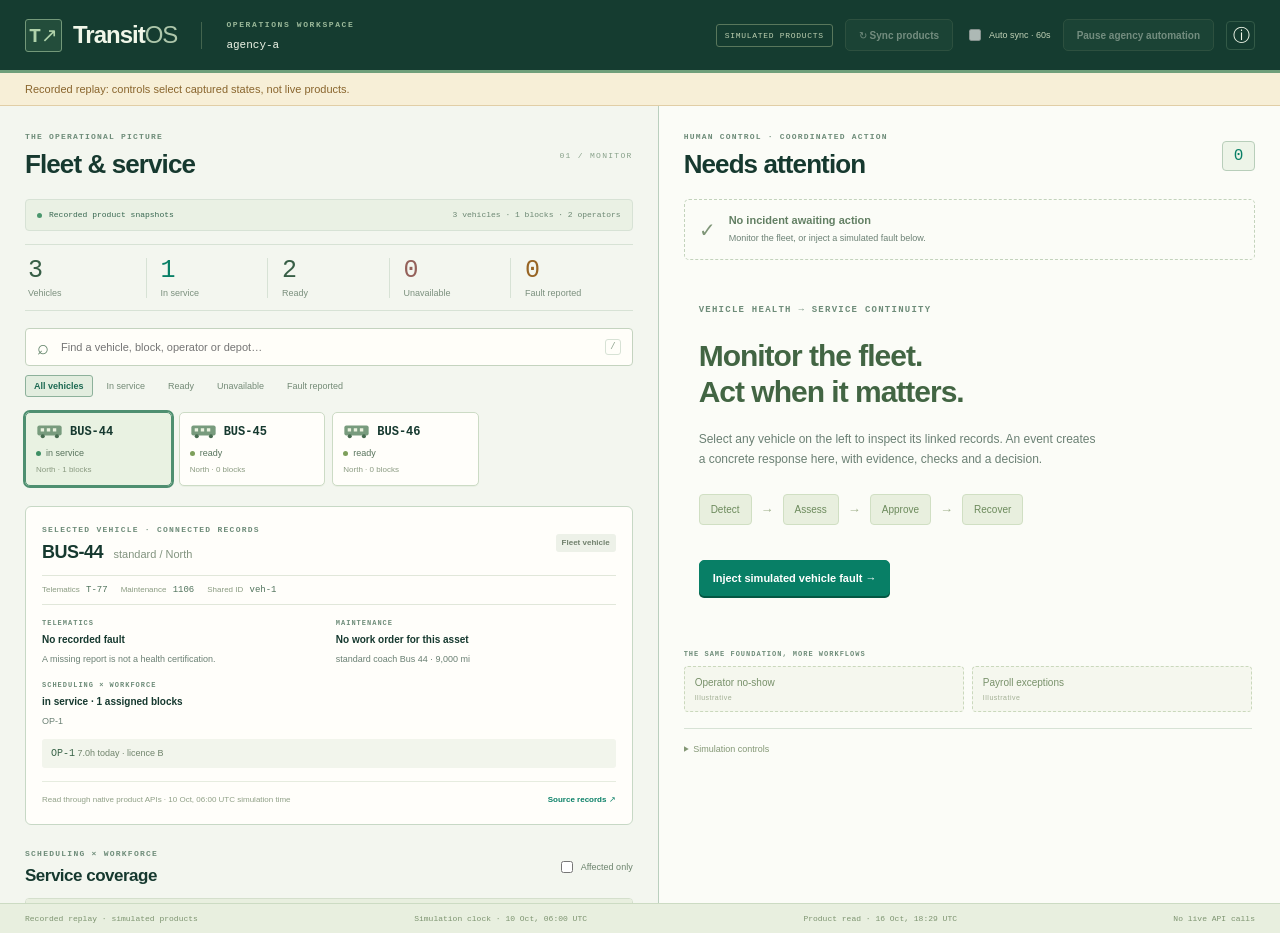
==== commit 6b2d9906: "Connect simulated products to Databricks and unify fleet operations" ====
--- a/site/demo/index.html
+++ b/site/demo/index.html
@@ -1,37 +1,26 @@
 <!doctype html>
 <html lang="en" data-mode="replay">
-<head>
-  <meta charset="utf-8"><meta name="viewport" content="width=device-width,initial-scale=1">
-  <title>TransitOS · Dispatcher workspace</title>
-  <link rel="stylesheet" href="./assets/console.css"><script src="./assets/product-views.js" defer></script><script src="./assets/console.js" defer></script>
-</head>
+<head><meta charset="utf-8"><meta name="viewport" content="width=device-width,initial-scale=1"><title>TransitOS · Operations</title>
+<link rel="stylesheet" href="./assets/workspace.css"><script src="./assets/workspace-model.js" defer></script><script src="./assets/workspace.js" defer></script></head>
 <body>
-<aside class="sidebar">
-  <a class="brand" href="../index.html" aria-label="TransitOS home"><span class="brand-mark">T<span>↗</span></span><span>Transit<span class="brand-light">OS</span><small>OPERATIONS INTELLIGENCE</small></span></a>
-  <div class="agency-switch"><span class="agency-avatar">N</span><div>North Depot<small>Fictional demonstration agency</small></div></div>
-  <div class="nav-label">WORKSPACE</div>
-  <nav aria-label="Workspace"><button class="nav-item active" data-view="operations"><span>◫</span> Operations <i id="attention-count">0</i></button><button class="nav-item" data-view="estate"><span>▦</span> Product workspaces</button><button class="nav-item" data-view="updates"><span>◉</span> Dispatcher updates <i id="update-count">0</i></button><button class="nav-item" data-view="orchestration"><span>⌘</span> Orchestration</button><button class="nav-item" data-view="audit"><span>≡</span> Decision audit</button><button class="nav-item" data-view="memory"><span>◇</span> Incident memory</button><button class="nav-item" data-view="vision"><span>↗</span> Platform vision</button></nav>
-  <div class="sidebar-bottom"><div class="nav-label">GOVERNANCE</div><div class="governance"><span class="green-dot"></span> Act with approval<small>People decide. Workflows execute.</small></div><button id="pause" class="pause-button">Pause agent</button><div class="profile"><span class="avatar">D</span><div>Dispatcher workspace<small>Local demonstration · no sign-in</small></div></div></div>
-</aside>
-<div class="workspace">
-  <header class="topbar"><div><span class="breadcrumb">Workspace / </span><span id="view-name">Operations</span></div><div class="header-status"><span id="agent-status"><span class="green-dot"></span> Agent ready</span><button class="update-pill" data-view="updates">Updates <span id="update-badge">0</span></button><span class="simulation-badge">SIMULATED PRODUCTS</span></div></header>
-  <main><div class="notice replay-notice">Recorded replay of an actual integrated run. Controls select captured states; no live approvals, product writes or model calls happen here. <a href="../index.html">Back to repository explorer</a>.</div>
-    <div class="page-heading"><div><div class="eyebrow">SERVICE CONTINUITY</div><h1 id="page-title">Your fleet. One coordinated response.</h1><p id="page-description">See the signal, review the plan, keep service moving.</p></div><div class="clock"><span>SIMULATED CLOCK</span><strong id="clock">—</strong><small id="reasoner">Loading local workspace…</small></div></div>
-    <div id="latest-update" class="latest-update" role="status" aria-live="polite" hidden></div>
-    <div id="error" class="notice error" role="alert" hidden></div><div id="busy" class="notice working" role="status" hidden><span class="spinner"></span> Orchestration in progress. Product state and graph activity update here.</div>
-    <section id="operations-view" class="view">
-      <div id="metrics" class="metrics"></div>
-      <div class="operations-grid"><section class="attention-column"><div class="section-heading"><h2>Needs attention</h2><span id="attention-label" class="count">0</span></div><div id="attention"></div><div class="demo-controls"><div class="eyebrow">DEMO CONTROLS</div><h3>One incident. The entire loop.</h3><p>Drive the simulated products; the actual workflow handles the response.</p><button id="trigger" class="button primary full">Inject vehicle fault <span>↗</span></button><button id="repair" class="button secondary full" disabled>Simulate completed repair</button><button id="advance" class="text-button">Advance clock 5 min · show rider alert</button><button id="reset" class="text-button muted">↺ Reset scenario for another take</button><p class="tiny">Reset clears this demo world. It preserves model spend.</p></div><div class="boundary-note"><span>◇</span><p>Five simulated products.<br>One real, checkpointed LangGraph workflow.</p></div></section><section id="incident" class="incident-column"></section></div>
-      <section class="product-section"><div class="section-heading"><div><h2>Across the product estate</h2><p class="section-subtitle">Each product keeps its own record. TransitOS coordinates the handoffs.</p></div><span class="subtle-tag">SIMULATED · IN PROCESS</span></div><div id="products" class="products"></div></section>
-    </section>
-    <section id="estate-view" class="view" hidden><div class="product-switch" role="group" aria-label="Product workspace"><button class="active" data-workspace="all">All products</button><button data-workspace="telematics">Telematics</button><button data-workspace="maintenance">Maintenance</button><button data-workspace="scheduling">Scheduling</button><button data-workspace="workforce">Workforce</button><button data-workspace="alerts">Rider comms</button></div><div id="estate"></div></section>
-    <section id="updates-view" class="view" hidden><div class="section-heading"><div><h2>Every milestone, backed by system evidence.</h2><p class="section-subtitle">In-app updates from actual graph activity, decisions and product effects. No external notifications are sent.</p></div><button id="mark-seen" class="button secondary">Mark updates seen</button></div><div id="dispatcher-updates" aria-label="Incident updates"></div></section>
-    <section id="orchestration-view" class="view" hidden><div class="explainer"><span class="graph-icon">⌘</span><div><h2>Judgment at the right moments. Code at every boundary.</h2><p>These are actual node updates from the running LangGraph. Approval and repair waits are durable interrupts; they perform no writes.</p></div></div><div id="graph"></div><div class="trace-panel"><div class="section-heading"><h2>Live node activity</h2><span class="subtle-tag">ACTUAL GRAPH UPDATES</span></div><div id="trace"></div></div></section>
-    <section id="audit-view" class="view" hidden><div class="explainer"><span class="graph-icon">≡</span><div><h2>Every action has a reason and a record.</h2><p>Human decisions and adapter calls below come from the integrated system. Decision revisions are stored in its append-only audit.</p></div></div><div id="audit-summary"></div><div id="audit"></div></section>
-    <section id="memory-view" class="view" hidden><div class="explainer"><span class="graph-icon">◇</span><div><h2>Remember the incident. Recheck the world.</h2><p>Only completed, approved responses enter this agency- and vehicle-scoped history. It survives a demo reset, but never authorizes a new action or replaces current product facts.</p></div></div><div id="memory"></div></section>
-    <section id="vision-view" class="view" hidden><div class="vision-hero"><div class="eyebrow">THE TRANSITOS VISION</div><h2>Products know their part.<br>Orchestration connects the whole.</h2><p>A fault becomes a maintenance response, a service recovery plan and a rider update—with a person in control and evidence at every step.</p><span class="subtle-tag">DEMONSTRATED TODAY: VEHICLE HEALTH → SERVICE CONTINUITY</span></div><div class="vision-grid"><article><span class="vision-number">01</span><h3>One identity across products</h3><p>Resolve native vehicle IDs before acting. Surface ambiguity to a person rather than guess.</p></article><article><span class="vision-number">02</span><h3>Reusable, governed actions</h3><p>Typed adapters, idempotency, code-enforced limits and defined compensation. Products remain the systems of record.</p></article><article><span class="vision-number">03</span><h3>Human control, by policy</h3><p>Concrete proposals, explicit approvals, acknowledgement of unknowns and a live agency kill switch.</p></article></div><div class="section-heading"><h2>What the same foundation could enable</h2><span class="subtle-tag">FUTURE POSSIBILITIES · NOT IMPLEMENTED HERE</span></div><div class="vision-grid"><article><h3>Operator no-show recovery</h3><p>Find qualified extra-board cover and propose the affected run changes.</p></article><article><h3>Maintenance-aware scheduling</h3><p>Place preventive maintenance around service demand and available spares.</p></article><article><h3>Disruption response</h3><p>Coordinate schedule recovery and rider communication across more workflows.</p></article></div><div class="recording-guide"><h3>A six-minute walkthrough</h3><ol><li>Start in Operations and inject the fault.</li><li>Open the proposal. Explain the identity, evidence, checks and zero writes.</li><li>Approve as the dispatcher. Show all five product actions and the rider alert.</li><li>Open Orchestration to show the actual graph and repair interrupt.</li><li>Simulate repair, then approve return to service.</li><li>Show Decision audit and the foundation for future workflows.</li></ol></div></section>
-    <footer><span>TransitOS orchestration POC</span><span>Simulated data & products · Level 2 · Local SQLite profile</span><span id="spend">No paid model calls in stub mode</span></footer>
-  </main>
+<a class="skip" href="#response-panel">Skip to response workspace</a>
+<header class="app-header"><a class="brand" href="../index.html" aria-label="TransitOS operations"><span class="brand-symbol">T↗</span><strong>Transit<span>OS</span></strong></a><span class="header-divider"></span><div class="workspace-name"><span class="eyebrow">OPERATIONS WORKSPACE</span><strong id="agency">Connecting…</strong></div><div class="header-tools"><span class="simulation">SIMULATED PRODUCTS</span><button id="refresh" class="button secondary" disabled>↻ Sync products</button><label class="auto-sync"><input id="auto-sync" type="checkbox">Auto sync · 60s</label><button id="pause" class="button secondary" disabled>Pause agency automation</button><button data-inspect="system" class="icon-button" aria-label="Inspect data connection">ⓘ</button></div></header>
+<div id="notice" class="notice" role="status" aria-live="polite">Connecting to product evidence…</div>
+<div class="workspace-shell">
+<section class="fleet-panel" aria-labelledby="fleet-title"><header class="panel-heading"><div><span class="eyebrow">THE OPERATIONAL PICTURE</span><h1 id="fleet-title">Fleet & service</h1></div><span class="panel-index">01 / MONITOR</span></header>
+<div id="data-source" class="data-source"></div><div id="fleet-summary" class="fleet-summary"></div>
+<div class="fleet-toolbar"><label class="search"><span aria-hidden="true">⌕</span><input id="fleet-search" type="search" aria-label="Search fleet and service" placeholder="Find a vehicle, block, operator or depot…" autocomplete="off"><kbd>/</kbd></label><div id="fleet-filters" class="filter-row" role="group" aria-label="Filter fleet"><button data-filter="all" aria-pressed="true">All vehicles</button><button data-filter="in_service" aria-pressed="false">In service</button><button data-filter="ready" aria-pressed="false">Ready</button><button data-filter="out_of_service" aria-pressed="false">Unavailable</button><button data-filter="fault" aria-pressed="false">Fault reported</button></div></div>
+<div id="fleet-board" class="fleet-board" aria-label="Vehicle fleet"></div>
+<div id="vehicle-detail" class="vehicle-detail"></div>
+<section class="service-section"><div class="section-heading"><div><span class="eyebrow">SCHEDULING × WORKFORCE</span><h2>Service coverage</h2></div><label class="scope-toggle"><input id="affected-only" type="checkbox">Affected only</label></div><div id="service-table"></div></section>
+<section class="operators-section"><div class="section-heading"><div><span class="eyebrow">WORKFORCE ROSTER</span><h2>Operators & assignments</h2></div><span id="operator-count" class="small-label"></span></div><div id="operators-table"></div></section>
+</section>
+<main id="response-panel" class="response-panel" tabindex="-1"><header class="panel-heading"><div><span class="eyebrow">HUMAN CONTROL · COORDINATED ACTION</span><h1>Needs attention</h1></div><span id="attention-count" class="attention-count">0</span></header><div id="attention-queue" class="attention-queue"></div><div class="response-scroll"><div id="case-content"></div>
+<section class="future-section"><span class="eyebrow">THE SAME FOUNDATION, MORE WORKFLOWS</span><div class="preview-buttons"><button data-case="no-show">Operator no-show <span>Illustrative</span></button><button data-case="payroll">Payroll exceptions <span>Illustrative</span></button></div></section>
+<details class="rehearsal"><summary>Simulation controls</summary><div class="rehearsal-controls"><button id="trigger" class="button secondary" disabled>Inject vehicle fault</button><button id="repair" class="button secondary" disabled>Close repair order</button><button id="advance" class="button secondary" disabled>Advance clock 5 min</button><button id="reset" class="button secondary" disabled>Reset local scenario</button></div><p id="profile-note"></p></details></div><div id="approval-slot"></div>
+</main>
 </div>
-<dialog id="reset-dialog"><h2>Reset the demonstration?</h2><p>This clears the current simulated incident and product state. Accumulated model spend is preserved.</p><div class="dialog-actions"><button id="cancel-reset" class="button secondary">Keep this incident</button><button id="confirm-reset" class="button primary">Reset demo</button></div></dialog>
+<footer class="app-footer"><span id="profile">Loading profile</span><span id="clock">Simulation clock —</span><span id="observed">Product read —</span><span id="spend">Code-ranked rehearsal</span></footer>
+<dialog id="technical-dialog" aria-labelledby="technical-title"><header><div><span class="eyebrow">TECHNICAL EVIDENCE</span><h2 id="technical-title">Recorded evidence</h2></div><button id="close-technical" class="icon-button" aria-label="Close technical evidence">×</button></header><div id="technical-content"></div></dialog>
+<dialog id="confirm-dialog" aria-labelledby="confirm-title"><h2 id="confirm-title">Reset this local scenario?</h2><p>Current local incident and product state are cleared. Model spending and retained incident history are preserved.</p><div class="dialog-actions"><button id="cancel-reset" class="button secondary">Keep current state</button><button id="confirm-reset" class="button danger">Reset local scenario</button></div></dialog>
 </body></html>
--- a/site/demo/assets/workspace.css
+++ b/site/demo/assets/workspace.css
@@ -0,0 +1,7 @@
+:root{--ink:#16392f;--muted:#6b8074;--green:#087f66;--forest:#153c30;--mint:#dcece0;--paper:#f3f6ef;--surface:#fffefa;--line:#d7e2d5;--amber:#986525;--red:#a6433b;--mono:ui-monospace,"SFMono-Regular",Consolas,monospace;font-family:Inter,-apple-system,BlinkMacSystemFont,"Segoe UI",sans-serif;color:var(--ink);font-size:13px;background:var(--paper);font-synthesis:none}*{box-sizing:border-box}body{margin:0}button,input,summary{font:inherit}button{cursor:pointer}button:disabled{opacity:.45;cursor:not-allowed}a{color:var(--green)}button:focus-visible,input:focus-visible,a:focus-visible,summary:focus-visible{outline:2px solid #2b9878;outline-offset:3px}h1,h2,h3,p{margin-top:0}h1{font-size:26px;letter-spacing:-.9px;font-weight:650;margin-bottom:0}h2{font-size:20px;letter-spacing:-.5px;margin-bottom:7px}h3{font-size:15px;letter-spacing:-.3px;margin-bottom:0}p{font-size:12px;color:var(--muted);line-height:1.65;margin-bottom:13px}small{font-size:10px;line-height:1.6;color:var(--muted)}[hidden]{display:none!important}.eyebrow{display:block;font:9px/1.5 var(--mono);font-weight:600;letter-spacing:1.25px;color:#6e8c79;margin-bottom:6px}.button{display:inline-flex;justify-content:center;align-items:center;gap:8px;min-height:36px;padding:9px 13px;border:1px solid var(--line);border-radius:5px;font-size:11px;font-weight:600;white-space:nowrap;color:var(--ink);background:var(--surface)}.button.primary{background:var(--green);border-color:var(--green);color:white;box-shadow:0 2px 0 #045743}.button.primary:hover:not(:disabled){background:#066b56}.button.secondary:hover:not(:disabled){background:#e6efe3;border-color:#9db7a3}.button.danger{background:var(--red);color:white;border-color:var(--red)}.text-button{border:0;background:none;color:var(--green);padding:3px 0;font-size:10px;font-weight:600;text-align:left}.text-button:hover{text-decoration:underline}.icon-button{border:1px solid #335a47;background:transparent;color:inherit;border-radius:4px;width:29px;height:29px;display:grid;place-items:center;font-size:17px}.skip{position:absolute;top:-100px;left:10px;z-index:100;background:var(--surface);padding:10px}.skip:focus{top:10px}.app-header{height:73px;background:var(--forest);color:#f1f7e9;border-bottom:3px solid #6f9f7a;display:flex;align-items:center;gap:24px;padding:0 25px}.brand{color:inherit;text-decoration:none;display:flex;align-items:center;gap:11px;white-space:nowrap}.brand-symbol{font:700 20px var(--mono);width:37px;height:33px;border:1px solid #739879;border-radius:3px;display:grid;place-items:center;color:#b0d2aa;background:#234d3b}.brand strong{font-size:24px;letter-spacing:-1px;font-weight:700}.brand strong>span{font-weight:400;color:#aec7ab}.header-divider{height:27px;width:1px;background:#43644e}.workspace-name .eyebrow{color:#9bb99a;font-size:8px;letter-spacing:1.6px;margin-bottom:5px}.workspace-name>strong{font:11px var(--mono);font-weight:500}.header-tools{margin-left:auto;display:flex;align-items:center;gap:12px}.header-tools>.button{color:#e5efdf;background:#244c3c;border-color:#4a6a52;font-size:10px;box-shadow:none;min-height:32px}.header-tools>.button:hover{background:#315e48}.simulation{font:8px var(--mono);letter-spacing:.7px;padding:6px 8px;border:1px solid #59775c;border-radius:3px;color:#bdd0b1}.auto-sync{font-size:9px;color:#c0d1b6;display:flex;align-items:center;gap:5px;white-space:nowrap}.auto-sync input{accent-color:#9cc491;width:12px;height:12px}.notice{padding:10px 25px;background:#f7efd7;border-bottom:1px solid #e1cea6;font-size:11px;color:#89652d}.notice.error{color:var(--red);background:#f8e8e3;border-color:#dfbcb4}.workspace-shell{display:grid;grid-template-columns:minmax(0,1.06fr) minmax(0,1fr);height:calc(100dvh - 103px);min-height:500px}.fleet-panel{overflow:auto;padding:25px 25px 30px;border-right:1px solid #bacfbe;background:var(--paper);min-width:0;scrollbar-color:#c3d1bd transparent;scrollbar-width:thin}.response-panel{min-width:0;min-height:0;display:flex;flex-direction:column;padding:25px 25px 0;background:#fbfcf7;outline:none}.panel-heading{display:flex;align-items:center;justify-content:space-between;margin-bottom:19px;gap:12px}.panel-heading .eyebrow{font-size:8px;letter-spacing:1.2px;margin-bottom:6px}.panel-index{font:8px var(--mono);letter-spacing:1.3px;color:#88a18a}.attention-count{font:16px var(--mono);color:var(--green);border:1px solid #b8ceba;background:#edf4e8;min-width:33px;height:30px;display:grid;place-items:center;border-radius:4px}.data-source{display:flex;align-items:center;gap:7px;font:8px/1.5 var(--mono);color:#6b8772;padding:9px 11px;border:1px solid var(--line);border-radius:4px;background:#eaf1e4;margin-bottom:13px;flex-wrap:wrap}.data-source>strong{font-weight:500;color:#36664f}.data-source>span:last-child{margin-left:auto;font-size:8px}.source-led{width:5px;height:5px;flex-shrink:0;background:#4b976d;border-radius:50%}.source-led.offline{background:var(--red)}.fleet-summary{display:grid;grid-template-columns:repeat(5,minmax(0,1fr));border-top:1px solid var(--line);border-bottom:1px solid var(--line);padding:13px 0 12px;margin-bottom:17px}.fleet-stat{padding:0 14px;border-right:1px solid var(--line);display:flex;flex-direction:column;gap:5px}.fleet-stat:first-child{padding-left:3px}.fleet-stat:last-child{border:0}.fleet-stat>strong{font:25px/1 var(--mono);letter-spacing:-1.5px;color:#375e46}.fleet-stat>span{font-size:9px;color:#7b907e}.fleet-stat.good>strong{color:var(--green)}.fleet-stat.warning>strong{color:var(--amber)}.fleet-stat.bad>strong{color:#94615a}.fleet-toolbar{margin-bottom:15px}.search{display:flex;align-items:center;gap:10px;border:1px solid #c4d3bf;border-radius:4px;padding:8px 11px;background:#fffef9}.search>span{font-size:20px;color:#618369;line-height:1}.search input{font-size:11px;min-width:0;flex:1;border:0;outline:none;background:transparent;color:var(--ink);width:100%;height:20px}.search:focus-within{outline:2px solid #4b9977;outline-offset:2px}.search input:focus-visible{outline:none}kbd{border:1px solid var(--line);font:9px var(--mono);padding:2px 4px;border-radius:3px;color:#8ea28d}.filter-row{display:flex;gap:5px;flex-wrap:wrap;margin-top:9px}.filter-row>button{border:1px solid transparent;padding:5px 8px;font-size:9px;border-radius:3px;background:transparent;color:#738a76}.filter-row>button.active{border-color:#8db19b;background:#e2eddf;color:#1c6952;font-weight:650}.filter-row>button:hover{background:#eaf0e5}.fleet-board{display:grid;grid-template-columns:repeat(4,minmax(0,1fr));gap:7px;margin-bottom:20px}.vehicle-card{min-width:0;text-align:left;border:1px solid #ccdbc5;border-radius:5px;background:var(--surface);padding:11px 10px 9px;color:var(--ink);box-shadow:0 1px 0 #d6e0cc55;position:relative}.vehicle-card:hover{border-color:#85ac90;background:#f7fbf0}.vehicle-card.selected{outline:2px solid #4e8f70;outline-offset:0;border-color:#4e8f70;background:#e9f2e2}.vehicle-card.faulted{border-color:#d4b17f;background:#fff8eb}.vehicle-card.faulted.selected{outline-color:#a17b44;border-color:#b99864}.vehicle-card-top{display:flex;align-items:center;gap:7px;margin-bottom:9px;min-width:0}.vehicle-card-top svg{height:15px;width:27px;flex-shrink:0;fill:#789b7d}.vehicle-card-top svg path{fill:#eaf2df}.vehicle-card-top svg circle{fill:#476c50}.vehicle-card-top strong{font:600 12px var(--mono);white-space:nowrap}.vehicle-card.faulted svg{fill:#b79660}.fault-marker{margin-left:auto;font:10px var(--mono);color:#fff;background:#a8783b;width:14px;height:14px;border-radius:50%;display:grid;place-items:center}.vehicle-status{font-size:9px;display:flex;align-items:center;gap:5px;color:#58745d;white-space:nowrap}.status-dot{width:5px;height:5px;display:inline-block;border-radius:50%;background:#9aa99c;flex-shrink:0}.status-dot.in_service{background:#3e8f64}.status-dot.ready{background:#7d9f5b}.status-dot.out_of_service{background:#b46551}.vehicle-sub{font-size:8px;display:block;line-height:1.45;color:#8b9b82;margin-top:6px;overflow-wrap:anywhere}.vehicle-detail{background:var(--surface);border:1px solid #c7d8c5;border-radius:6px;padding:17px 16px;margin-bottom:23px;min-width:0}.section-heading{display:flex;align-items:center;justify-content:space-between;gap:12px;margin-bottom:12px}.section-heading h2{font-size:18px;margin-bottom:0}.section-heading .eyebrow{font-size:8px}.heading-muted{font-size:11px;font-weight:400;color:#82937f;letter-spacing:0;margin-left:6px}.pill{display:inline-block;padding:4px 6px;font-size:8px;line-height:1.35;font-weight:650;border-radius:3px;background:#edf1e8;color:#71816d;white-space:normal;width:fit-content}.pill.good{background:#e2eee0;color:#217653}.pill.warning{background:#f5ebd3;color:#9a6a27}.pill.bad{background:#f4dfd8;color:#a54c41}.pill.preview{background:#e9e8e0;color:#777968}.identity-line{display:flex;gap:13px;flex-wrap:wrap;padding:9px 0;border-top:1px solid #e1e7da;border-bottom:1px solid #e1e7da;margin-bottom:13px;font-size:8px;color:#8a9b81}.identity-line b{font:9px var(--mono);color:#50735c;margin-left:4px}.vehicle-evidence{display:grid;grid-template-columns:1fr 1fr;gap:14px}.vehicle-evidence article:last-child{grid-column:1/-1}.vehicle-evidence .eyebrow{font-size:7px;letter-spacing:1px;margin-bottom:4px}.vehicle-evidence strong{font-size:10px;font-weight:600;display:block;line-height:1.65}.vehicle-evidence small{display:block;font-size:9px;margin-top:3px}.text-warning{color:#9c7134}.linked-operators{display:flex;flex-wrap:wrap;gap:8px;margin-top:11px;padding:9px;background:#f2f5ec;border-radius:3px}.linked-operators span{font-size:9px;color:#71856d}.linked-operators b{font:10px var(--mono);color:#396448}.section-foot{border-top:1px solid #e6ecdf;margin-top:13px;padding-top:10px;display:flex;gap:10px;justify-content:space-between;align-items:center}.section-foot>span{font-size:8px;color:#90a087;max-width:70%}.section-foot .text-button{font-size:8px;white-space:nowrap}.service-section{margin-bottom:24px}.service-section h2,.operators-section h2{font-size:17px}.scope-toggle{display:flex;align-items:center;gap:5px;white-space:nowrap;font-size:9px;color:#6d846e}.scope-toggle input{accent-color:#2b8163;width:12px;height:12px}.table-scroll{border:1px solid #d4dfcc;border-radius:4px;max-height:225px;overflow:auto;background:var(--surface);scrollbar-width:thin;scrollbar-color:#c5d4bb transparent}table{border-collapse:collapse;width:100%;text-align:left;font-size:10px}th{position:sticky;top:0;z-index:1;background:#e8efdf;border-bottom:1px solid #cbdcc0;padding:10px 9px;font:8px var(--mono);font-weight:600;letter-spacing:.3px;color:#6b876c;white-space:nowrap}td{padding:9px 9px;border-bottom:1px solid #e5ebde;font-size:10px;vertical-align:top;line-height:1.5}tr:last-child td{border-bottom:0}tr.affected td{background:#fff8e7}tr.linked td{background:#edf4e6}.table-link{font:10px var(--mono);color:#287556;background:transparent;border:0;padding:0;text-decoration:none}.table-link:hover{text-decoration:underline}.row-note{display:block;font-size:7px;margin-top:4px;color:#ae8549}.row-note.changed{color:#357a57}.small-label{font:8px var(--mono);color:#8b9c83}.empty-row{font-size:11px;line-height:1.7;color:#87967c;padding:16px}.attention-queue{margin-bottom:16px}.attention-item{width:100%;border:1px solid #bdd2bd;display:flex;align-items:center;gap:11px;padding:12px 13px;background:#edf4e7;border-radius:5px;text-align:left;color:var(--ink)}.attention-item:hover{background:#e7f0df}.attention-item>span:nth-child(2){flex:1}.attention-item strong{font-size:12px;font-weight:650;display:block}.attention-item small{font-size:9px;display:block;margin-top:4px}.attention-icon{height:24px;width:24px;border:1px solid #bdcdb4;display:grid;place-items:center;border-radius:50%;font:12px var(--mono);color:#6c8e66;flex-shrink:0}.attention-icon.decision{background:#f8edcf;color:#ac7b34;border-color:#dfc393}.attention-icon.closed{color:#2c875b;background:#ddeddb}.attention-empty{display:flex;align-items:center;gap:13px;padding:14px;border:1px dashed #c3d3bc;border-radius:5px;color:#7e9577}.attention-empty strong{font-size:11px;display:block;color:#627f63}.attention-empty small{font-size:9px;display:block;margin-top:5px}.attention-empty>span{font-size:20px}.response-scroll{overflow:auto;min-height:0;flex:1;padding-right:3px;scrollbar-width:thin;scrollbar-color:#c2d2b9 transparent}.response-heading{display:flex;align-items:start;justify-content:space-between;gap:12px;margin-top:1px;margin-bottom:13px}.response-heading .eyebrow{font-size:7px;letter-spacing:1px;margin-bottom:7px}.response-heading h2{font-size:21px;margin:0 0 6px}.response-heading p{font-size:9px;margin-bottom:0;color:#87967c}.response-heading>.pill{font-size:7px;text-transform:uppercase;max-width:130px;margin-top:6px}.decision-banner{background:#f6efdb;border:1px solid #e4d3ac;border-radius:5px;padding:12px 13px;margin-bottom:16px}.decision-banner strong{font-size:12px;color:#8b682e}.decision-banner p{font-size:10px;margin:5px 0 0;color:#a28860}.decision-banner.waiting{background:#edf3e8;border-color:#cad9bd}.decision-banner.waiting strong{color:#5b7f57}.decision-banner.waiting p{color:#7c9271}.decision-banner.closed{background:#e6f1e2;border-color:#b9d4b3}.decision-banner.closed strong{color:#327951}.decision-banner.closed p{color:#6d8a63}.orchestration{padding:0 0 17px;border-bottom:1px solid var(--line);margin-bottom:18px}.orchestration>.eyebrow{font-size:7px;letter-spacing:1.1px;margin-bottom:9px}.stage-strip{display:grid;grid-template-columns:repeat(6,minmax(0,1fr));gap:5px}.stage{font-size:8px;line-height:1.45;display:flex;flex-direction:column;gap:7px;color:#9caa90;padding:8px 6px;background:#f1f4eb;border:1px solid #e4eadc;border-radius:3px}.stage i{font:11px var(--mono);font-style:normal;color:#b4c1a4}.stage.complete{color:#4b8660;background:#ecf4e6;border-color:#d3e4c8}.stage.complete i{color:#4f8f65}.stage.active{background:#dfeeda;border-color:#92b68f;color:#276e4f;font-weight:650}.stage.active i{color:#287c54}.response-section{padding-bottom:20px;margin-bottom:18px;border-bottom:1px solid var(--line)}.response-section .section-heading .eyebrow{font-size:7px}.response-section .section-heading{margin-bottom:11px}.rationale{font-size:11px;line-height:1.65;margin-bottom:13px}.arrow{color:#91ad83;margin:0 4px}.response-section .table-scroll{max-height:190px}.response-section td{font-size:9px}.response-section th{font-size:7px}details{font-size:10px;margin-top:11px}summary{cursor:pointer;line-height:1.6;color:#4c805e;font-weight:500}details[open]>summary{margin-bottom:12px}.alternative{background:#f1f5e9;border:1px solid #d5e0c9;padding:12px;border-radius:4px;margin:12px 0}.alternative>strong{font-size:10px}.alternative p{font-size:9px;margin:9px 0 0}.section-note{font-size:9px;line-height:1.75;color:#8a9c7c;margin:9px 0}.checks-summary{display:flex;justify-content:space-between;gap:10px;align-items:center;margin-bottom:12px}.checks-summary>strong{font-size:12px}.checks-summary>span{font-size:8px;color:#7b9470}.checks-grid{display:grid;grid-template-columns:1fr 1fr;gap:9px}.check{display:flex;align-items:start;gap:7px;padding:10px;border:1px solid #dce7d0;background:#f1f6ea;border-radius:4px}.check>span{font-size:11px;color:#6b9769}.check strong{font-size:9px;font-weight:600;display:block;color:#537c52}.check small{font-size:8px;display:block;margin-top:3px;color:#94a486}.check.warn{border-color:#e3d1ab;background:#faf3e1}.check.warn>span,.check.warn strong{color:#9c7a3d}.evidence-gaps{padding:10px 11px;border:1px solid #e6dac1;background:#fcf7eb;border-radius:4px;margin-top:10px}.evidence-gaps strong{font-size:9px;color:#a3844c}.evidence-gaps p{font-size:9px;margin:5px 0;color:#a18e6a}.check-line{font-size:10px;line-height:1.7}.check-line .pill{margin-right:5px}.action-list{list-style:none;padding:0;margin:0}.action-list>li{display:grid;grid-template-columns:22px minmax(0,1fr) 100px 35px;align-items:center;gap:9px;padding:11px 0;border-bottom:1px solid #e7eddf}.action-list>li:last-child{border-bottom:0}.action-number{height:21px;width:21px;border:1px solid #d4e0c8;border-radius:50%;display:grid;place-items:center;font:9px var(--mono);color:#8d9e7d}.action-number.good{color:#4a8959;border-color:#abd0a7;background:#edf6e6}.action-number.bad{color:var(--red);border-color:#cd9e91}.action-list strong{font-size:10px;font-weight:600;display:block}.action-list p{font-size:9px;line-height:1.5;margin:4px 0;overflow-wrap:anywhere}.action-list small{font-size:8px;color:#9baa8b}.action-list .pill{font-size:7px}.action-list .text-button{font-size:7px;color:#7f9872;align-self:center}.rider-alert{background:#eef5e8;border:1px solid #ccdebe;padding:12px;border-radius:4px;margin-bottom:9px}.rider-alert strong{font-size:10px}.rider-alert p{font-size:10px;margin:6px 0 10px}.timeline{list-style:none;padding:0;margin:0}.timeline>li{display:flex;gap:10px;padding:10px 0;border-bottom:1px solid #e6ecdd}.timeline>li:last-child{border-bottom:0}.timeline-dot{height:5px;width:5px;background:#8fac7f;border-radius:50%;margin-top:5px;flex-shrink:0}.timeline-dot.decision{background:#b7995a}.timeline-dot.warning{background:#b67e5a}.timeline strong{font-size:10px;display:block;font-weight:600}.timeline p{font-size:9px;line-height:1.6;margin:4px 0}.timeline small{font:7px var(--mono);color:#9dab8c}.approval-panel{background:#e8f1df;border:1px solid #b8d1ac;box-shadow:0 -5px 18px #183e2010;border-radius:5px 5px 0 0;padding:15px 16px 12px}.approval-heading{display:flex;align-items:start;justify-content:space-between;gap:15px;margin-bottom:12px}.approval-heading>strong{font-size:12px;font-weight:650;max-width:52%}.approval-heading>span{font-size:8px;line-height:1.6;color:#829773;text-align:right;max-width:45%}.approval-controls{display:flex;align-items:end;gap:8px}.approval-controls label{font-size:8px;color:#80936e;display:grid;gap:5px;flex:1;min-width:80px;max-width:210px}.approval-controls input{width:100%;font-size:11px;border:1px solid #c1d3b3;border-radius:4px;color:#43673d;background:#fffff9;height:35px;padding:9px}.approval-controls .button{min-height:35px;font-size:10px;padding:9px 11px}.approval-panel>small{font-size:8px;display:block;color:#91a17e;margin-top:10px}.required-acks{max-height:120px;overflow:auto;margin:8px 0}.required-acks label{display:flex;align-items:start;gap:6px;font-size:10px;color:#866b35;flex-wrap:wrap;padding:8px;background:#fff8e6;border:1px solid #e0d3b5;border-radius:3px;margin-bottom:5px}.required-acks input{accent-color:#6e9860;margin:1px 0}.required-acks small{font-size:8px;flex-basis:100%;padding-left:18px;color:#99865a}#approval-slot{flex-shrink:0;padding-top:7px;background:#fbfcf7;position:relative;z-index:2}.approval-idle{border-top:1px solid var(--line);font-size:10px;color:#6c8c5b;padding:13px 0;display:flex;align-items:center;justify-content:space-between;gap:10px}.approval-idle .button{font-size:9px;padding:7px 9px;min-height:30px}.future-section{padding:0 0 16px}.future-section>.eyebrow{font-size:7px;letter-spacing:1px}.preview-buttons{display:flex;gap:8px}.preview-buttons>button{flex:1;font-size:10px;padding:10px;border:1px dashed #cad8bc;background:#f5f7ee;border-radius:4px;color:#78916a;text-align:left}.preview-buttons>button>span{display:block;font-size:7px;margin-top:6px;color:#a2af94;letter-spacing:.5px}.preview-notice{padding:12px;border:1px dashed #c8d5b9;border-radius:4px;background:#f4f6ed;font-size:11px;line-height:1.7;color:#80906e;margin:16px 0}.empty-case{padding:28px 15px}.empty-case h2{font-size:30px;line-height:1.2;letter-spacing:-1px;color:#426543;margin:20px 0}.empty-case p{font-size:12px;max-width:400px}.foundation-path{display:flex;flex-wrap:wrap;gap:9px;align-items:center;margin:25px 0}.foundation-path>span{font-size:10px;padding:9px 11px;background:#e8efde;border:1px solid #d0dfc3;border-radius:4px;color:#6c8a5c}.foundation-path>b{font-weight:400;color:#a0b18d}.empty-case .button{margin:10px 0 25px}.exception{background:#fbefdd;border:1px solid #e5d1ac;padding:15px;border-radius:4px;margin:15px 0}.exception strong{font-size:12px;color:#9d7341}.exception p{font-size:11px;margin-top:9px}.rehearsal{border-top:1px solid var(--line);padding-top:13px;margin:0 0 18px}.rehearsal summary{font-size:9px;color:#839775}.rehearsal p{font-size:9px;margin:9px 0 0}.rehearsal-controls{display:flex;gap:6px;flex-wrap:wrap;margin-top:12px}.rehearsal-controls .button{font-size:8px;padding:7px 9px;min-height:29px}.app-footer{height:30px;display:flex;align-items:center;justify-content:space-between;gap:12px;padding:0 25px;border-top:1px solid #ccdbc3;background:#e8efdf;color:#7d9470;font:8px var(--mono)}dialog{border:1px solid #b8cdb0;border-radius:6px;background:var(--surface);padding:24px;color:var(--ink);max-width:700px;width:min(700px,90vw);max-height:80dvh;overflow:auto;box-shadow:0 15px 70px #183a2140}dialog::backdrop{background:#203d3066}dialog>header{display:flex;align-items:center;justify-content:space-between;gap:15px}dialog h2{font-size:21px}dialog .icon-button{color:#6f8c67;border-color:#bccfb0}.dialog-actions{display:flex;gap:10px;margin-top:20px}pre{font:10px/1.7 var(--mono);white-space:pre-wrap;overflow-wrap:anywhere;padding:15px;background:#edf3e5;border-radius:4px;max-height:50vh;overflow:auto}#confirm-dialog{max-width:450px}#confirm-dialog p{font-size:12px}
+@media(min-width:1700px){.fleet-panel,.response-panel{padding-top:30px;padding-left:32px;padding-right:32px}.fleet-board{gap:10px}.vehicle-card{padding:14px 12px}.vehicle-card-top strong{font-size:14px}.vehicle-status{font-size:10px}.vehicle-sub{font-size:9px}.response-section h3{font-size:16px}.action-list strong{font-size:11px}.action-list p{font-size:10px}.fleet-summary{padding:18px 0}.fleet-stat>strong{font-size:30px}.vehicle-evidence strong{font-size:11px}.vehicle-evidence small{font-size:10px}td{font-size:11px}.response-section td{font-size:10px}.stage{font-size:9px}.approval-controls .button{font-size:11px}.approval-heading>strong{font-size:13px}.table-scroll{max-height:260px}}
+@media(max-width:1250px){.app-header{padding:0 19px;gap:17px}.header-tools{gap:8px}.simulation{display:none}.fleet-panel{padding:23px 18px}.response-panel{padding:23px 18px 0}.fleet-board{grid-template-columns:repeat(3,minmax(0,1fr))}.vehicle-card{padding:10px 9px}.vehicle-card-top strong{font-size:11px}.fleet-stat{padding:0 9px}.fleet-stat>span{font-size:8px}.data-source>span:last-child{margin-left:0;flex-basis:100%;padding-left:12px}.approval-controls{gap:6px}.approval-controls .button{padding:8px 9px;font-size:9px}.approval-heading>strong{font-size:11px}.approval-heading>span{font-size:7px}.stage-strip{gap:3px}.stage{font-size:7px;padding:7px 5px}.action-list>li{grid-template-columns:20px minmax(0,1fr) 85px 27px;gap:7px}.action-list .text-button{font-size:6px}.response-heading{flex-wrap:wrap}.vehicle-evidence{grid-template-columns:1fr}.vehicle-evidence article:last-child{grid-column:auto}.identity-line{gap:7px}.heading-muted{display:block;margin:4px 0 0}.panel-heading h1{font-size:23px}.response-heading h2{font-size:20px}}
+@media(max-width:950px){.app-header{height:67px;padding:0 15px;gap:12px}.brand strong{font-size:21px}.brand-symbol{font-size:16px;width:30px;height:29px}.header-divider,.workspace-name{display:none}.header-tools{gap:7px}.header-tools>.button{font-size:9px}.auto-sync{font-size:8px}.workspace-shell{grid-template-columns:minmax(0,1fr) minmax(0,1fr);height:calc(100dvh - 97px)}.fleet-panel{padding:20px 14px}.response-panel{padding:20px 14px 0}.panel-index{display:none}.fleet-board{gap:5px}.vehicle-card-top svg{width:20px;height:13px}.vehicle-card-top{gap:5px}.vehicle-card-top strong{font-size:10px}.vehicle-card{padding:9px 7px}.vehicle-status{font-size:8px}.vehicle-sub{font-size:7px}.fleet-stat{padding:0 6px}.fleet-stat>strong{font-size:22px}.fleet-stat>span{font-size:7px}.fleet-summary{padding:11px 0}.vehicle-detail{padding:13px}.identity-line{font-size:7px}.stage-strip{grid-template-columns:repeat(3,minmax(0,1fr))}.stage{flex-direction:row;align-items:center;font-size:8px}.checks-grid{grid-template-columns:1fr}.approval-controls{flex-wrap:wrap}.approval-controls label{max-width:none;flex-basis:100%}.approval-controls>.primary{flex:1}.approval-heading>strong{max-width:65%}.approval-heading>span{display:none}.attention-item{gap:8px;padding:10px}.attention-item strong{font-size:11px}.attention-item small{font-size:8px}.attention-item>.pill{font-size:7px;max-width:70px}.response-section .section-heading{flex-wrap:wrap}.app-footer{padding:0 14px;font-size:7px}.app-footer>span:last-child{display:none}.search input{font-size:10px}.filter-row>button{font-size:8px;padding:4px 6px}}
+@media(max-width:700px){.app-header{height:auto;min-height:67px;flex-wrap:wrap;gap:10px;padding:13px 15px}.header-tools{margin-left:auto;gap:7px;flex-wrap:wrap}.header-tools>.button{font-size:8px;padding:6px 8px;min-height:29px}.auto-sync{display:none}.header-tools .icon-button{width:24px;height:24px;font-size:14px}.brand strong{font-size:20px}.workspace-shell{display:block;height:auto;min-height:0}.fleet-panel{border-right:0;border-bottom:2px solid #a3bea0;overflow:visible;padding:23px 18px}.response-panel{padding:23px 18px 0;overflow:visible;min-height:650px}.response-scroll{overflow:visible}.panel-heading h1{font-size:25px}.fleet-board{grid-template-columns:repeat(4,minmax(0,1fr));gap:6px}.vehicle-card{padding:10px 7px}.vehicle-card-top{gap:4px}.vehicle-card-top svg{width:19px}.vehicle-card-top strong{font-size:10px}.vehicle-status{font-size:8px}.vehicle-sub{font-size:7px}.fault-marker{height:11px;width:11px;font-size:8px}.fleet-summary{margin-top:4px}.fleet-stat>strong{font-size:25px}.fleet-stat>span{font-size:8px}.data-source>span:last-child{flex-basis:auto;margin-left:auto;padding:0;font-size:7px}.vehicle-evidence{grid-template-columns:1fr 1fr}.vehicle-evidence article:last-child{grid-column:1/-1}.heading-muted{display:inline;margin-left:5px}.identity-line{font-size:8px;gap:12px}.checks-grid{grid-template-columns:1fr 1fr}.stage-strip{grid-template-columns:repeat(6,minmax(0,1fr))}.stage{flex-direction:column;font-size:7px;align-items:start;gap:5px}.approval-controls{flex-wrap:nowrap}.approval-controls label{flex-basis:auto;max-width:210px}.approval-controls>.primary{flex:none}.approval-heading>span{display:block;max-width:40%}.approval-heading>strong{max-width:55%}#approval-slot{position:sticky;bottom:0;margin:0 -18px;padding:0 12px 0;background:#edf4e4;box-shadow:0 -4px 15px #244f2315}.approval-panel{border-bottom:0;padding:13px}.approval-controls .button{font-size:10px}.approval-controls input{font-size:11px}.app-footer{height:auto;padding:12px 18px;flex-wrap:wrap;font-size:7px}.response-section td{font-size:10px}.action-list>li{grid-template-columns:22px minmax(0,1fr) 105px 33px}.action-list strong{font-size:11px}.action-list p{font-size:10px}.action-list .text-button{font-size:8px}.action-list .pill{font-size:8px}}
+@media(max-width:420px){.fleet-board{grid-template-columns:repeat(3,minmax(0,1fr))}.brand-symbol{display:none}.header-tools>.button{font-size:7px;padding:6px}.header-tools{gap:4px}.vehicle-card-top strong{font-size:12px}.vehicle-status{font-size:9px}.vehicle-sub{font-size:8px}.stage-strip{grid-template-columns:repeat(3,minmax(0,1fr))}.stage{font-size:8px}.approval-controls{flex-wrap:wrap}.approval-controls label{max-width:none;flex-basis:100%}.approval-controls>.primary{flex:1}.approval-panel>small{font-size:7px}.vehicle-evidence{grid-template-columns:1fr}.vehicle-evidence article:last-child{grid-column:auto}.checks-grid{grid-template-columns:1fr}.data-source>span:last-child{margin-left:0;padding-left:12px;flex-basis:100%}}
+@media(prefers-reduced-motion:reduce){*{scroll-behavior:auto!important}}
